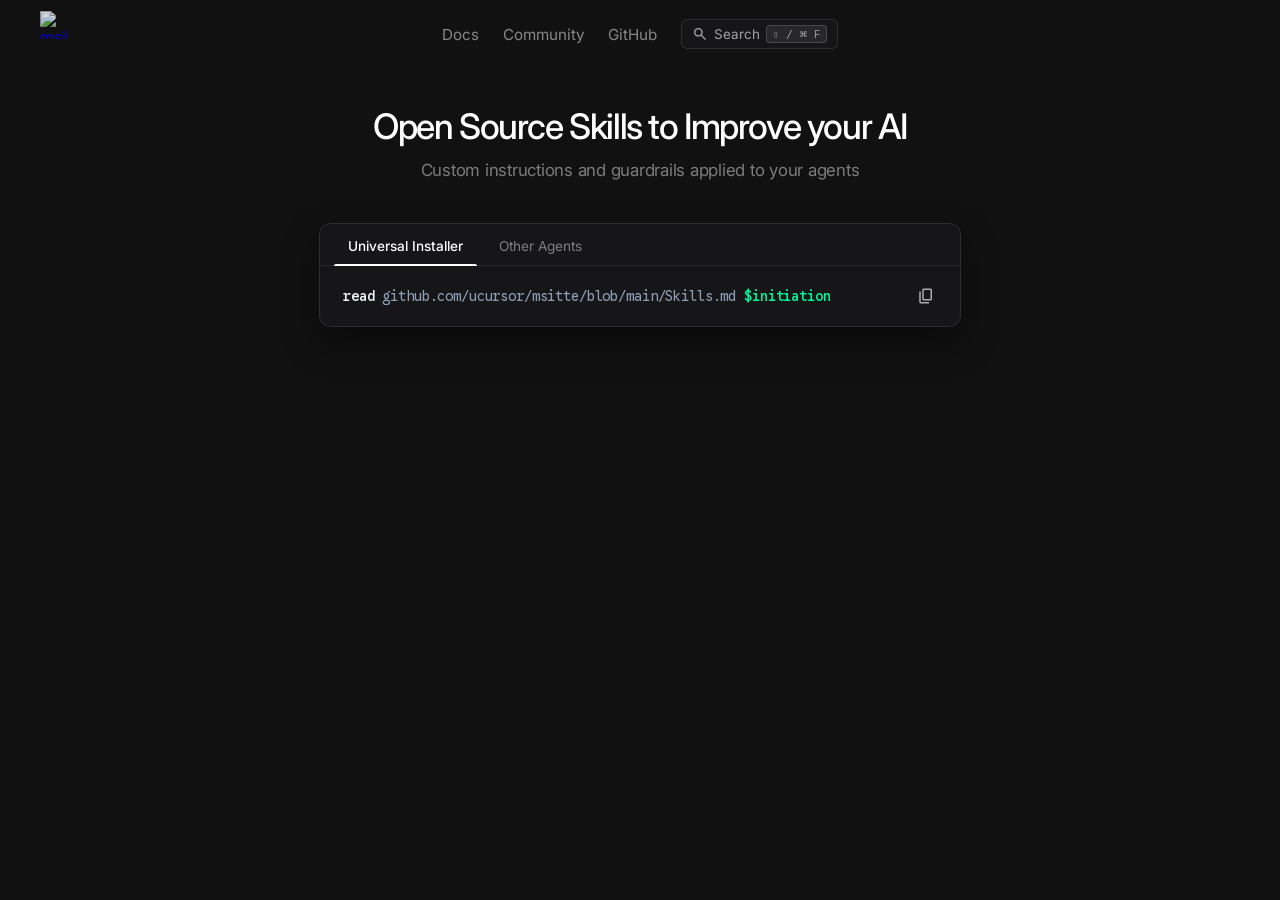
==== index.html @ 5cec5549 "Update index.html" ====
<!DOCTYPE html>
<html lang="en">
<head>
    <meta charset="UTF-8">
    <meta name="viewport" content="width=device-width, initial-scale=1.0">
    <title>msitte / laucn - Open Source Skills & Guardrails for AI Agents</title>

    <meta name="description" content="msitte / laucn: Open-source skills, custom instructions, and behavioral guardrails for AI coding agents. Universal installer for Cursor, Claude Code, Copilot, and custom LLMs.">
    <meta name="keywords" content="msitte, laucn, AI skills, AI guardrails, custom instructions, Cursor rules, Claude Code, Copilot, prompt engineering, agent initiation, AI code quality, negative prompts">
    <meta name="author" content="msitte">
    <meta name="robots" content="index, follow">
    <meta name="theme-color" content="#111112">
    <link rel="canonical" href="https://msitte.pages.dev">

    <meta property="og:type" content="website">
    <meta property="og:url" content="https://msitte.pages.dev">
    <meta property="og:title" content="msitte / laucn - Open Source Skills & Guardrails for AI Agents">
    <meta property="og:description" content="Open-source skills, custom instructions, and behavioral guardrails applied to your AI coding agents.">
    <meta property="og:image" content="images/m.png">
    <meta property="og:site_name" content="msitte">

    <meta name="twitter:card" content="summary_large_image">
    <meta name="twitter:url" content="https://msitte.pages.dev">
    <meta name="twitter:title" content="msitte / laucn - Open Source Skills & Guardrails for AI Agents">
    <meta name="twitter:description" content="Open-source skills, custom instructions, and behavioral guardrails applied to your AI coding agents.">
    <meta name="twitter:image" content="images/m.png">
    <meta name="google-site-verification" content="YGaWrVPN2X3MAI_VZjo6v-CvhmMaHAQGq6KGOUy_VcM" />
    <script type="application/ld+json">
    {
      "@context": "https://schema.org",
      "@graph": [
        {
          "@type": "Organization",
          "@id": "https://msitte.pages.dev#organization",
          "name": "msitte",
          "url": "https://msitte.pages.dev",
          "logo": "images/m.png"
        },
        {
          "@type": "SoftwareApplication",
          "@id": "https://msitte.pages.dev#software",
          "name": "laucn",
          "applicationCategory": "DeveloperApplication",
          "operatingSystem": "All",
          "description": "Open-source skills, custom instructions, and guardrails for AI coding agents.",
          "offers": {
            "@type": "Offer",
            "price": "0",
            "priceCurrency": "USD"
          },
          "publisher": {
            "@id": "https://msitte.pages.dev#organization"
          }
        },
        {
          "@type": "WebSite",
          "@id": "https://msitte.pages.dev#website",
          "name": "msitte / laucn",
          "url": "https://msitte.pages.dev",
          "description": "Open Source Skills to Improve your AI Agents"
        }
      ]
    }
    </script>

    <link href="style.css" rel="stylesheet">
    <link rel="preconnect" href="https://fonts.googleapis.com">
    <link rel="preconnect" href="https://fonts.gstatic.com" crossorigin>
    <link href="https://fonts.googleapis.com/css2?family=Inter:ital,opsz,wght@0,14..32,100..900;1,14..32,100..900&display=swap" rel="stylesheet">
    <link href="https://fonts.googleapis.com/css2?family=Google+Sans+Code:ital,wght,MONO@0,300..800,1;1,300..800,1&family=Inter:ital,opsz,wght@0,14..32,100..900;1,14..32,100..900&family=Open+Sans:ital,wght@0,300..800;1,300..800&display=swap" rel="stylesheet">
    <link rel="stylesheet" href="https://fonts.googleapis.com/css2?family=Material+Symbols+Outlined:opsz,wght,FILL,GRAD@20..48,100..700,0..1,-50..200" />
</head>
<body>
    <div class="navbar">
        <a href="https://github.com/ucursor/msitte" class="companyLogoLink" title="msitte" aria-label="msitte" target="_blank" rel="noopener noreferrer">
            <img src="images/m.png" alt="msitte" class="companyLogoImg">
        </a>
        <div class="midNav">
            <a class="navLink" href="developers/docs/introduction.html">Docs</a>
            <a class="navLink" href="https://discord.gg/5KctFJj9Qk" target="_blank" rel="noopener noreferrer">Community</a>
            <a class="navLink" href="https://github.com/ucursor/msitte" target="_blank" rel="noopener noreferrer">GitHub</a>
            <button type="button" class="navSearchBtn" id="searchTriggerBtn" aria-label="Search website and docs">
                <span class="material-symbols-outlined">search</span>
                <span class="navSearchLabel">Search</span>
                <kbd>⇧ / ⌘ F</kbd>
            </button>
        </div>
    </div>

    <main class="mainContent">
        <h1 id="heroMain">Open Source Skills to Improve your AI</h1>
        <h2 id="heroSecondary">Custom instructions and guardrails applied to your agents</h2>

        <div class="installComponent">
            <div class="install-card" role="region" aria-label="Installation commands">
                <div class="install-header">
                    <div class="install-tabs" role="tablist" aria-label="Installation options">
                        <button class="install-tab-btn active" role="tab" id="tab-universal" aria-selected="true" aria-controls="panel-universal" data-tab="universal">Universal Installer</button>
                        <button class="install-tab-btn" role="tab" id="tab-agents" aria-selected="false" aria-controls="panel-agents" data-tab="agents">Other Agents</button>
                        <span class="tab-indicator" aria-hidden="true"></span>
                    </div>
                </div>

                <div class="install-body">
                    <div class="snippet-panel active" id="panel-universal" role="tabpanel" aria-labelledby="tab-universal" data-panel="universal">
                        <div class="snippet-row" tabindex="0" role="button" aria-label="Copy Universal Installer command" data-copy-text="read github.com/ucursor/msitte/blob/main/Skills.md $initiation">
                            <code class="code-text">
                                <span class="token-cmd">read</span>
                                <span class="token-url">github.com/ucursor/msitte/blob/main/Skills.md</span>
                                <span class="token-param">$initiation</span>
                            </code>
                            <div class="copy-action">
                                <span class="copy-feedback" aria-hidden="true">Copied!</span>
                                <span class="copy-icon-btn" aria-hidden="true">
                                    <span class="material-symbols-outlined icon-copy">content_copy</span>
                                    <span class="material-symbols-outlined icon-check">check</span>
                                </span>
                            </div>
                        </div>
                    </div>

                    <div class="snippet-panel" id="panel-agents" role="tabpanel" aria-labelledby="tab-agents" data-panel="agents">
                        <div class="snippet-row" tabindex="0" role="button" aria-label="Copy Other Agents command" data-copy-text="msitte.pages.dev/skills">
                            <code class="code-text">
                                <span class="token-url">msitte.pages.dev/skills</span>
                            </code>
                            <div class="copy-action">
                                <span class="copy-feedback" aria-hidden="true">Copied!</span>
                                <span class="copy-icon-btn" aria-hidden="true">
                                    <span class="material-symbols-outlined icon-copy">content_copy</span>
                                    <span class="material-symbols-outlined icon-check">check</span>
                                </span>
                            </div>
                        </div>
                    </div>
                </div>
            </div>
        </div>
    </main>

    <div id="searchModal" class="search-modal-backdrop" aria-hidden="true" role="dialog" aria-modal="true" aria-label="Search msitte and laucn">
        <div class="search-modal-panel">
            <div class="search-input-wrapper">
                <span class="material-symbols-outlined search-input-icon">search</span>
                <input type="text" id="siteSearchInput" class="search-input" placeholder="Search skills, guardrails, docs, installer..." autocomplete="off" spellcheck="false">
                <button type="button" class="search-close-btn" id="searchCloseBtn" aria-label="Close search">
                    <span class="material-symbols-outlined">close</span>
                </button>
            </div>
            <div class="search-results-list" id="searchResultsList" role="listbox">
            </div>
            <div class="search-modal-footer">
                <span><kbd>↑</kbd> <kbd>↓</kbd> to navigate</span>
                <span><kbd>Enter</kbd> to select</span>
                <span><kbd>Esc</kbd> to close</span>
            </div>
        </div>
    </div>

    <script src="script.js"></script>
</body>
</html>
---- style.css ----
html {
    background-color: #111112;
    font-family: 'Inter', sans-serif;
    color: #f1f5f9;
    scroll-behavior: smooth;
}
body {
    margin: 0;
    padding: 0;
    min-height: 100vh;
    background-color: #111112;
}

.material-symbols-outlined {
    font-family: 'Material Symbols Outlined';
    font-weight: normal;
    font-style: normal;
    font-size: 20px;
    line-height: 1;
    letter-spacing: normal;
    text-transform: none;
    display: inline-flex;
    align-items: center;
    justify-content: center;
    white-space: nowrap;
    word-wrap: normal;
    direction: ltr;
    -webkit-font-smoothing: antialiased;
    font-variation-settings: 'FILL' 0, 'wght' 400, 'GRAD' 0, 'opsz' 24;
    user-select: none;
    vertical-align: middle;
}

.navbar {
    position: relative;
    display: flex;
    justify-content: center;
    align-items: center;
    width: 100%;
    padding: 1.2em 2.5em 0 2.5em;
    box-sizing: border-box;
}
.midNav {
    display: flex;
    justify-content: center;
    align-items: center;
    gap: 1.5em;
    font-weight: 400;
}
.companyLogoLink {
    position: absolute;
    left: 2.5em;
    top: 50%;
    transform: translateY(-50%);
    display: flex;
    align-items: center;
    text-decoration: none;
    opacity: 0.85;
    transition: opacity 0.2s ease, transform 0.2s ease;
}
.companyLogoLink:hover {
    opacity: 1;
    transform: translateY(-50%) scale(1.08);
}
.companyLogoImg {
    width: 28px;
    height: 28px;
    object-fit: contain;
    display: block;
}
.navLink {
    text-decoration: none;
    color: rgba(255, 255, 255, 0.5);
    font-size: 0.95em;
    display: inline-block;
    transition: color 0.2s ease, transform 0.2s ease;
}
.navLink:hover {
    color: rgba(255, 255, 255, 0.95);
    transform: translateY(-1px);
}
.navLink:active {
    color: #fff;
}

.navSearchBtn {
    display: inline-flex;
    align-items: center;
    gap: 6px;
    background: #161619;
    border: 1px solid rgba(255, 255, 255, 0.1);
    color: rgba(255, 255, 255, 0.6);
    border-radius: 6px;
    padding: 5px 10px;
    font-family: inherit;
    font-size: 0.84rem;
    cursor: pointer;
    transition: border-color 0.15s ease, color 0.15s ease, background-color 0.15s ease;
}
.navSearchBtn:hover {
    background: #1c1c20;
    border-color: rgba(255, 255, 255, 0.2);
    color: #ffffff;
}
.navSearchBtn .material-symbols-outlined {
    font-size: 16px;
}
.navSearchBtn kbd {
    font-family: 'Google Sans Code', monospace;
    font-size: 0.7rem;
    background: rgba(255, 255, 255, 0.08);
    border: 1px solid rgba(255, 255, 255, 0.15);
    border-radius: 4px;
    padding: 1px 5px;
    color: rgba(255, 255, 255, 0.5);
}

.mainContent {
    display: flex;
    justify-content: center;
    align-items: center;
    flex-direction: column;
    padding: 0 1rem 4rem 1rem;
}

#heroMain {
    color: #ffffff;
    font-size: 2.2em;
    text-align: center;
    font-weight: 500;
    letter-spacing: -0.04em;
    margin: 3.5rem 0 0.4rem 0;
}

#heroSecondary {
    font-size: 1.05rem;
    color: rgba(255, 255, 255, 0.45);
    font-weight: 400;
    text-align: center;
    letter-spacing: -0.015em;
    margin: 0.4rem 0 2.2rem 0;
}

.installComponent {
    display: flex;
    justify-content: center;
    width: 100%;
    margin-top: 0.5rem;
    margin-bottom: 2rem;
}

.install-card {
    position: relative;
    width: 100%;
    max-width: 640px;
    background: #161619;
    border-radius: 12px;
    border: 1px solid rgba(255, 255, 255, 0.1);
    box-shadow: 0 16px 36px rgba(0, 0, 0, 0.45);
    overflow: hidden;
    transition: border-color 0.2s ease;
}

.install-card:hover {
    border-color: rgba(255, 255, 255, 0.16);
}

.install-header {
    display: flex;
    align-items: center;
    padding: 4px 14px 0 14px;
    border-bottom: 1px solid rgba(255, 255, 255, 0.08);
    background-color: #161619;
}

.install-tabs {
    display: flex;
    position: relative;
    gap: 8px;
}

.install-tab-btn {
    position: relative;
    background: none;
    border: none;
    padding: 10px 14px 11px 14px;
    font-family: 'Inter', sans-serif;
    font-size: 0.85rem;
    font-weight: 400;
    color: rgba(255, 255, 255, 0.45);
    cursor: pointer;
    transition: color 0.18s ease;
    user-select: none;
    outline: none;
}

.install-tab-btn:hover {
    color: rgba(255, 255, 255, 0.85);
}

.install-tab-btn.active {
    color: #ffffff;
    font-weight: 500;
}

.install-tab-btn:focus-visible {
    border-radius: 4px;
    box-shadow: 0 0 0 2px rgba(255, 255, 255, 0.2);
}

.tab-indicator {
    position: absolute;
    bottom: -1px;
    left: 0;
    height: 2px;
    background: #ffffff;
    border-radius: 2px 2px 0 0;
    pointer-events: none;
    transition: left 0.22s cubic-bezier(0.4, 0, 0.2, 1), width 0.22s cubic-bezier(0.4, 0, 0.2, 1);
}

.install-body {
    position: relative;
    padding: 8px;
    background: #161619;
}

.snippet-panel {
    display: none;
    opacity: 0;
    transition: opacity 0.18s ease;
}

.snippet-panel.active {
    display: block;
    opacity: 1;
}

.snippet-row {
    display: flex;
    align-items: center;
    justify-content: space-between;
    gap: 16px;
    padding: 10px 14px;
    border-radius: 8px;
    background-color: transparent;
    border: 1px solid transparent;
    cursor: pointer;
    transition: background-color 0.15s ease, border-color 0.15s ease, transform 0.1s ease;
    user-select: none;
    outline: none;
}

.snippet-row:hover {
    background-color: rgba(255, 255, 255, 0.08);
    border-color: rgba(255, 255, 255, 0.12);
}

.snippet-row:active {
    background-color: rgba(255, 255, 255, 0.12);
    transform: scale(0.997);
}

.snippet-row:focus-visible {
    background-color: rgba(255, 255, 255, 0.08);
    border-color: rgba(255, 255, 255, 0.3);
}

.code-text {
    font-family: 'Google Sans Code', ui-monospace, monospace;
    font-size: 0.88rem;
    letter-spacing: -0.01em;
    display: flex;
    align-items: center;
    gap: 8px;
    white-space: nowrap;
    overflow-x: auto;
    scrollbar-width: none;
}

.code-text::-webkit-scrollbar {
    display: none;
}

.token-cmd {
    color: #f1f5f9;
    font-weight: 500;
}

.token-url {
    color: #8ea0b8;
}

.token-param {
    color: #00f59b;
    font-weight: 500;
}

.copy-action {
    display: flex;
    align-items: center;
    gap: 8px;
    flex-shrink: 0;
    position: relative;
}

.copy-feedback {
    opacity: 0;
    transform: translateX(4px);
    transition: opacity 0.2s ease, transform 0.2s ease;
    font-size: 0.75rem;
    font-family: 'Inter', sans-serif;
    font-weight: 500;
    color: #00f59b;
    pointer-events: none;
}

.snippet-row.copied .copy-feedback {
    opacity: 1;
    transform: translateX(0);
}

.copy-icon-btn {
    display: inline-flex;
    align-items: center;
    justify-content: center;
    width: 22px;
    height: 22px;
    color: rgba(255, 255, 255, 0.65);
    transition: color 0.15s ease;
}

.copy-icon-btn .material-symbols-outlined {
    font-size: 18px;
}

.snippet-row:hover .copy-icon-btn {
    color: #ffffff;
}

.copy-icon-btn .icon-check {
    display: none;
    color: #00f59b;
}

.snippet-row.copied .copy-icon-btn .icon-copy {
    display: none;
}

.snippet-row.copied .copy-icon-btn .icon-check {
    display: inline-flex;
    animation: checkPop 0.22s ease-out;
}

@keyframes checkPop {
    0% {
        transform: scale(0.6);
        opacity: 0;
    }
    60% {
        transform: scale(1.15);
        opacity: 1;
    }
    100% {
        transform: scale(1);
        opacity: 1;
    }
}

.search-result-url {
    font-family: 'Google Sans Code', monospace;
    font-size: 0.74rem;
    color: #00f59b;
    margin-top: 3px;
    letter-spacing: -0.01em;
}

.search-modal-backdrop {
    display: none;
    position: fixed;
    top: 0;
    left: 0;
    width: 100vw;
    height: 100vh;
    background: rgba(0, 0, 0, 0.75);
    backdrop-filter: blur(4px);
    z-index: 1000;
    align-items: flex-start;
    justify-content: center;
    padding-top: 12vh;
    box-sizing: border-box;
}

.search-modal-backdrop.open {
    display: flex;
}

.search-modal-panel {
    background: #161619;
    border: 1px solid rgba(255, 255, 255, 0.14);
    border-radius: 12px;
    width: 100%;
    max-width: 560px;
    box-shadow: 0 24px 60px rgba(0, 0, 0, 0.6);
    overflow: hidden;
    animation: modalSlideIn 0.18s ease-out;
}

@keyframes modalSlideIn {
    from {
        opacity: 0;
        transform: translateY(-10px) scale(0.98);
    }
    to {
        opacity: 1;
        transform: translateY(0) scale(1);
    }
}

.search-input-wrapper {
    display: flex;
    align-items: center;
    gap: 12px;
    padding: 14px 18px;
    border-bottom: 1px solid rgba(255, 255, 255, 0.08);
}

.search-input-icon {
    color: rgba(255, 255, 255, 0.45);
    font-size: 20px;
}

.search-input {
    flex: 1;
    background: transparent;
    border: none;
    color: #ffffff;
    font-family: inherit;
    font-size: 1rem;
    outline: none;
}

.search-input::placeholder {
    color: rgba(255, 255, 255, 0.4);
}

.search-close-btn {
    background: transparent;
    border: none;
    color: rgba(255, 255, 255, 0.45);
    cursor: pointer;
    display: flex;
    align-items: center;
    justify-content: center;
    padding: 4px;
    border-radius: 4px;
    transition: color 0.15s ease;
}

.search-close-btn:hover {
    color: #ffffff;
}

.search-results-list {
    max-height: 340px;
    overflow-y: auto;
    padding: 8px;
    display: flex;
    flex-direction: column;
    gap: 4px;
}

.search-result-item {
    display: flex;
    align-items: center;
    justify-content: space-between;
    padding: 10px 14px;
    border-radius: 8px;
    text-decoration: none;
    color: #ffffff;
    transition: background-color 0.12s ease;
    cursor: pointer;
}

.search-result-item:hover,
.search-result-item.selected {
    background-color: rgba(255, 255, 255, 0.08);
}

.search-result-info {
    display: flex;
    align-items: center;
    gap: 12px;
}

.search-result-icon {
    color: #00f59b;
    font-size: 18px;
}

.search-result-title {
    font-size: 0.92rem;
    font-weight: 500;
}

.search-result-desc {
    font-size: 0.78rem;
    color: rgba(255, 255, 255, 0.5);
    margin-top: 2px;
}

.search-modal-footer {
    padding: 10px 18px;
    border-top: 1px solid rgba(255, 255, 255, 0.06);
    display: flex;
    align-items: center;
    gap: 16px;
    font-size: 0.75rem;
    color: rgba(255, 255, 255, 0.4);
}

.search-modal-footer kbd {
    font-family: 'Google Sans Code', monospace;
    background: rgba(255, 255, 255, 0.06);
    border: 1px solid rgba(255, 255, 255, 0.12);
    border-radius: 3px;
    padding: 1px 4px;
    color: rgba(255, 255, 255, 0.6);
}

@media (max-width: 820px) {
    .midNav {
        gap: 1em;
    }
    .navSearchBtn .navSearchLabel,
    .navSearchBtn kbd {
        display: none;
    }
    .companyLogoLink {
        position: static;
        transform: none;
    }
    .navbar {
        justify-content: space-between;
        padding: 1.2em 1.5em 0 1.5em;
    }
}
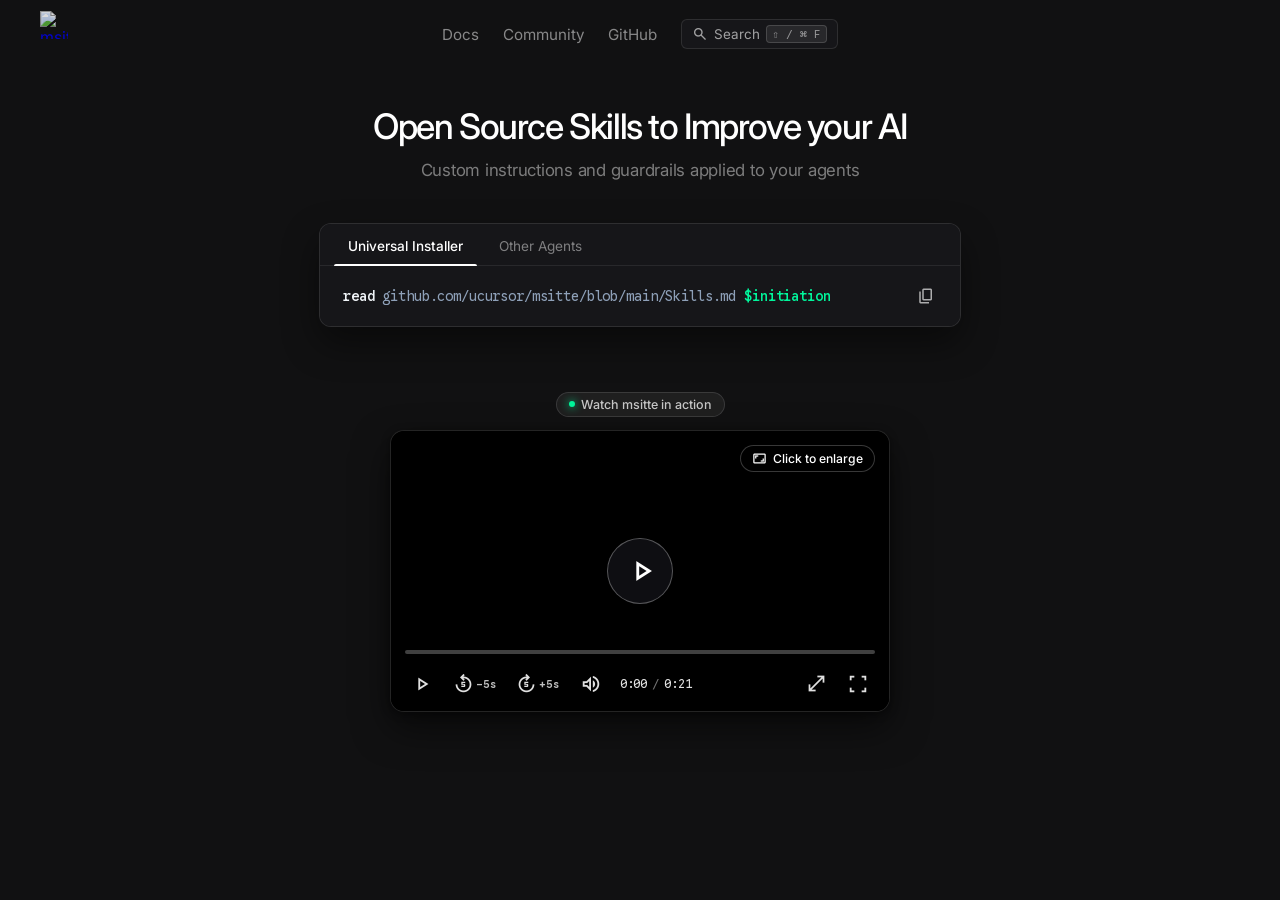
==== commit 7eb0983b: "Add animated video player with 5s skip and scrub timeline for main page and /beta" ====
--- a/index.html
+++ b/index.html
@@ -3,6 +3,7 @@
 <head>
     <meta charset="UTF-8">
     <meta name="viewport" content="width=device-width, initial-scale=1.0">
+    <meta name="google-site-verification" content="6WulHoc9V4trfp32jDfzs3nvlMuofuLiTTF7Wza4S6E">
     <title>msitte / laucn - Open Source Skills & Guardrails for AI Agents</title>
 
     <meta name="description" content="msitte / laucn: Open-source skills, custom instructions, and behavioral guardrails for AI coding agents. Universal installer for Cursor, Claude Code, Copilot, and custom LLMs.">
@@ -64,6 +65,7 @@
     </script>
 
     <link href="style.css" rel="stylesheet">
+    <link href="video-player.css" rel="stylesheet">
     <link rel="preconnect" href="https://fonts.googleapis.com">
     <link rel="preconnect" href="https://fonts.gstatic.com" crossorigin>
     <link href="https://fonts.googleapis.com/css2?family=Inter:ital,opsz,wght@0,14..32,100..900;1,14..32,100..900&display=swap" rel="stylesheet">
@@ -136,6 +138,98 @@
                 </div>
             </div>
         </div>
+
+        <div class="msitte-player-wrapper">
+            <div class="video-showcase-header">
+                <span class="video-showcase-badge">
+                    <span class="badge-dot"></span>
+                    Watch msitte in action
+                </span>
+            </div>
+            <div class="msitte-player-container is-small" tabindex="0" role="region" aria-label="msitte Demo Video Player">
+                <video class="msitte-video-element" playsinline preload="metadata">
+                    <source src="mainvideo.mp4" type="video/mp4">
+                    Your browser does not support HTML5 video.
+                </video>
+
+                <!-- Double Click / Tap Skip Ripples (YouTube style) -->
+                <div class="skip-feedback skip-feedback-left" aria-hidden="true">
+                    <div class="skip-ripple">
+                        <span class="material-symbols-outlined skip-icon">replay_5</span>
+                        <span class="skip-text">-5s</span>
+                    </div>
+                </div>
+                <div class="skip-feedback skip-feedback-right" aria-hidden="true">
+                    <div class="skip-ripple">
+                        <span class="material-symbols-outlined skip-icon">forward_5</span>
+                        <span class="skip-text">+5s</span>
+                    </div>
+                </div>
+
+                <!-- Big Center Play Button Overlay -->
+                <button type="button" class="center-play-btn" aria-label="Play video">
+                    <span class="material-symbols-outlined">play_arrow</span>
+                </button>
+
+                <!-- Size Pill Indicator -->
+                <div class="player-size-pill" title="Click to enlarge or press T">
+                    <span class="material-symbols-outlined">aspect_ratio</span>
+                    <span>Click to enlarge</span>
+                </div>
+
+                <!-- Player Controls Overlay -->
+                <div class="player-controls">
+                    <!-- Timeline / Scrub bar -->
+                    <div class="timeline-container" role="slider" aria-label="Video Timeline" aria-valuemin="0" aria-valuemax="100" aria-valuenow="0">
+                        <div class="timeline-hover-time">0:00</div>
+                        <div class="timeline-track">
+                            <div class="timeline-buffer"></div>
+                            <div class="timeline-progress"></div>
+                            <div class="timeline-thumb"></div>
+                        </div>
+                    </div>
+
+                    <!-- Bottom Controls Bar -->
+                    <div class="controls-bar">
+                        <div class="controls-left">
+                            <button type="button" class="ctrl-btn play-pause-btn" aria-label="Play (Space)">
+                                <span class="material-symbols-outlined">play_arrow</span>
+                            </button>
+                            <button type="button" class="ctrl-btn skip-btn skip-back" aria-label="Rewind 5 seconds (Left Arrow)" title="Rewind 5s">
+                                <span class="material-symbols-outlined">replay_5</span>
+                                <span class="btn-badge">-5s</span>
+                            </button>
+                            <button type="button" class="ctrl-btn skip-btn skip-fwd" aria-label="Forward 5 seconds (Right Arrow)" title="Forward 5s">
+                                <span class="material-symbols-outlined">forward_5</span>
+                                <span class="btn-badge">+5s</span>
+                            </button>
+                            <div class="volume-container">
+                                <button type="button" class="ctrl-btn volume-btn" aria-label="Mute (M)">
+                                    <span class="material-symbols-outlined">volume_up</span>
+                                </button>
+                                <div class="volume-slider-wrap">
+                                    <input type="range" class="volume-slider" min="0" max="1" step="0.05" value="1" aria-label="Volume">
+                                </div>
+                            </div>
+                            <div class="time-display">
+                                <span class="current-time">0:00</span>
+                                <span class="time-separator">/</span>
+                                <span class="duration-time">0:21</span>
+                            </div>
+                        </div>
+
+                        <div class="controls-right">
+                            <button type="button" class="ctrl-btn size-toggle-btn" aria-label="Enlarge video (T)" title="Toggle size (T)">
+                                <span class="material-symbols-outlined">open_in_full</span>
+                            </button>
+                            <button type="button" class="ctrl-btn fullscreen-btn" aria-label="Fullscreen (F)" title="Fullscreen (F)">
+                                <span class="material-symbols-outlined">fullscreen</span>
+                            </button>
+                        </div>
+                    </div>
+                </div>
+            </div>
+        </div>
     </main>
 
     <div id="searchModal" class="search-modal-backdrop" aria-hidden="true" role="dialog" aria-modal="true" aria-label="Search msitte and laucn">
@@ -158,5 +252,6 @@
     </div>
 
     <script src="script.js"></script>
+    <script src="video-player.js"></script>
 </body>
 </html>
--- a/video-player.css
+++ b/video-player.css
@@ -0,0 +1,642 @@
+/* ==========================================================================
+   msitte Custom Video Player - Smooth Sizing Animation & YouTube-Style Controls
+   ========================================================================== */
+
+.msitte-player-wrapper {
+    width: 100%;
+    display: flex;
+    flex-direction: column;
+    align-items: center;
+    justify-content: center;
+    margin: 2rem auto 3rem auto;
+    box-sizing: border-box;
+    position: relative;
+    padding: 0 1rem;
+}
+
+/* Container for the video player */
+.msitte-player-container {
+    position: relative;
+    width: 100%;
+    /* Small initial size */
+    max-width: 500px;
+    aspect-ratio: 16 / 9;
+    background: #000000;
+    border-radius: 14px;
+    border: 1px solid rgba(255, 255, 255, 0.14);
+    box-shadow: 0 16px 36px rgba(0, 0, 0, 0.5), 0 2px 8px rgba(0, 0, 0, 0.4);
+    overflow: hidden;
+    user-select: none;
+    outline: none;
+    cursor: pointer;
+    box-sizing: border-box;
+    /* Smooth physical animation when sizing changes */
+    transition: max-width 0.52s cubic-bezier(0.16, 1, 0.3, 1),
+                box-shadow 0.52s cubic-bezier(0.16, 1, 0.3, 1),
+                transform 0.4s cubic-bezier(0.16, 1, 0.3, 1),
+                border-color 0.3s ease;
+}
+
+/* Hover effect on small player */
+.msitte-player-container.is-small:hover {
+    border-color: rgba(255, 255, 255, 0.3);
+    transform: translateY(-2px);
+    box-shadow: 0 22px 46px rgba(0, 0, 0, 0.65), 0 0 25px rgba(255, 255, 255, 0.08);
+}
+
+/* Expanded (Bigger) State */
+.msitte-player-container.is-expanded {
+    max-width: 880px;
+    border-color: rgba(255, 255, 255, 0.22);
+    box-shadow: 0 28px 70px rgba(0, 0, 0, 0.75), 0 0 50px rgba(0, 0, 0, 0.5);
+    transform: translateY(0);
+}
+
+/* Video element */
+.msitte-video-element {
+    width: 100%;
+    height: 100%;
+    display: block;
+    object-fit: contain;
+    background-color: #000000;
+    border-radius: 13px;
+    pointer-events: auto;
+}
+
+/* Center Big Play Button Overlay */
+.center-play-btn {
+    position: absolute;
+    top: 50%;
+    left: 50%;
+    transform: translate(-50%, -50%) scale(1);
+    width: 66px;
+    height: 66px;
+    border-radius: 50%;
+    background: rgba(18, 18, 22, 0.82);
+    border: 1px solid rgba(255, 255, 255, 0.3);
+    backdrop-filter: blur(8px);
+    -webkit-backdrop-filter: blur(8px);
+    color: #ffffff;
+    display: flex;
+    align-items: center;
+    justify-content: center;
+    cursor: pointer;
+    z-index: 15;
+    transition: transform 0.22s cubic-bezier(0.16, 1, 0.3, 1),
+                background 0.2s ease,
+                border-color 0.2s ease,
+                opacity 0.25s ease;
+    box-shadow: 0 8px 24px rgba(0, 0, 0, 0.55);
+}
+
+.center-play-btn:hover {
+    transform: translate(-50%, -50%) scale(1.12);
+    background: rgba(255, 0, 51, 0.9);
+    border-color: rgba(255, 255, 255, 0.6);
+    box-shadow: 0 12px 30px rgba(255, 0, 51, 0.45);
+}
+
+.center-play-btn .material-symbols-outlined {
+    font-size: 34px;
+    margin-left: 3px; /* visual center for triangle */
+}
+
+/* Hide center play button when playing */
+.msitte-player-container.is-playing .center-play-btn {
+    opacity: 0;
+    pointer-events: none;
+    transform: translate(-50%, -50%) scale(0.85);
+}
+
+/* Floating Size Badge / Pill (Visible in small mode) */
+.player-size-pill {
+    position: absolute;
+    top: 14px;
+    right: 14px;
+    background: rgba(0, 0, 0, 0.72);
+    border: 1px solid rgba(255, 255, 255, 0.22);
+    backdrop-filter: blur(6px);
+    -webkit-backdrop-filter: blur(6px);
+    color: #ffffff;
+    font-family: 'Inter', sans-serif;
+    font-size: 0.76rem;
+    font-weight: 500;
+    padding: 5px 11px;
+    border-radius: 20px;
+    display: inline-flex;
+    align-items: center;
+    gap: 6px;
+    z-index: 16;
+    pointer-events: auto;
+    cursor: pointer;
+    transition: opacity 0.3s ease, transform 0.2s ease, background 0.2s ease, border-color 0.2s ease;
+}
+
+.player-size-pill:hover {
+    background: rgba(255, 255, 255, 0.2);
+    border-color: rgba(255, 255, 255, 0.45);
+    transform: scale(1.05);
+}
+
+.player-size-pill .material-symbols-outlined {
+    font-size: 15px;
+}
+
+.msitte-player-container.is-expanded .player-size-pill,
+.msitte-player-container.is-playing .player-size-pill {
+    opacity: 0;
+    transform: translateY(-4px);
+    pointer-events: none;
+}
+
+/* Double Click / Tap Skip Feedback Ripples (YouTube style) */
+.skip-feedback {
+    position: absolute;
+    top: 0;
+    bottom: 50px;
+    width: 42%;
+    display: flex;
+    align-items: center;
+    justify-content: center;
+    z-index: 14;
+    pointer-events: none;
+    opacity: 0;
+    transition: opacity 0.25s ease;
+}
+
+.skip-feedback-left {
+    left: 0;
+    border-radius: 14px 0 0 0;
+}
+
+.skip-feedback-right {
+    right: 0;
+    border-radius: 0 14px 0 0;
+}
+
+.skip-ripple {
+    background: rgba(255, 255, 255, 0.18);
+    backdrop-filter: blur(4px);
+    -webkit-backdrop-filter: blur(4px);
+    border-radius: 50px;
+    padding: 12px 18px;
+    display: flex;
+    flex-direction: column;
+    align-items: center;
+    justify-content: center;
+    gap: 4px;
+    color: #ffffff;
+    transform: scale(0.7);
+    transition: transform 0.3s cubic-bezier(0.16, 1, 0.3, 1);
+    box-shadow: 0 4px 16px rgba(0, 0, 0, 0.4);
+}
+
+.skip-ripple .skip-icon {
+    font-size: 28px;
+}
+
+.skip-ripple .skip-text {
+    font-family: 'Google Sans Code', monospace;
+    font-size: 0.82rem;
+    font-weight: 600;
+    letter-spacing: -0.01em;
+}
+
+.skip-feedback.active {
+    opacity: 1;
+}
+
+.skip-feedback.active .skip-ripple {
+    transform: scale(1);
+    animation: skipPulse 0.5s ease-out;
+}
+
+@keyframes skipPulse {
+    0% {
+        transform: scale(0.8);
+        opacity: 0.6;
+    }
+    50% {
+        transform: scale(1.08);
+        opacity: 1;
+    }
+    100% {
+        transform: scale(1);
+        opacity: 1;
+    }
+}
+
+/* Controls Overlay */
+.player-controls {
+    position: absolute;
+    bottom: 0;
+    left: 0;
+    right: 0;
+    background: linear-gradient(to top, rgba(0, 0, 0, 0.88) 0%, rgba(0, 0, 0, 0.5) 60%, transparent 100%);
+    padding: 0 14px 10px 14px;
+    z-index: 20;
+    display: flex;
+    flex-direction: column;
+    gap: 6px;
+    opacity: 1;
+    transition: opacity 0.28s ease, transform 0.28s ease;
+    cursor: default;
+}
+
+/* Autohide controls when playing and idle */
+.msitte-player-container.is-idle.is-playing .player-controls {
+    opacity: 0;
+    pointer-events: none;
+    transform: translateY(6px);
+}
+
+.msitte-player-container.is-idle.is-playing {
+    cursor: none;
+}
+
+/* Timeline Container */
+.timeline-container {
+    position: relative;
+    width: 100%;
+    height: 18px;
+    display: flex;
+    align-items: center;
+    cursor: pointer;
+    touch-action: none;
+}
+
+.timeline-track {
+    position: relative;
+    width: 100%;
+    height: 4px;
+    background: rgba(255, 255, 255, 0.25);
+    border-radius: 4px;
+    transition: height 0.15s ease;
+    overflow: visible;
+}
+
+.timeline-container:hover .timeline-track,
+.timeline-container.is-dragging .timeline-track {
+    height: 7px;
+}
+
+/* Timeline Buffering */
+.timeline-buffer {
+    position: absolute;
+    top: 0;
+    left: 0;
+    height: 100%;
+    width: 0%;
+    background: rgba(255, 255, 255, 0.42);
+    border-radius: 4px;
+    pointer-events: none;
+    transition: width 0.2s ease;
+}
+
+/* Timeline Played Progress (YouTube Red) */
+.timeline-progress {
+    position: absolute;
+    top: 0;
+    left: 0;
+    height: 100%;
+    width: 0%;
+    background: #ff0033;
+    border-radius: 4px;
+    pointer-events: none;
+}
+
+/* Scrubber Thumb */
+.timeline-thumb {
+    position: absolute;
+    top: 50%;
+    left: 0%;
+    width: 13px;
+    height: 13px;
+    background: #ff0033;
+    border-radius: 50%;
+    transform: translate(-50%, -50%) scale(0);
+    box-shadow: 0 0 6px rgba(0, 0, 0, 0.5);
+    pointer-events: none;
+    transition: transform 0.15s ease;
+}
+
+.timeline-container:hover .timeline-thumb,
+.timeline-container.is-dragging .timeline-thumb {
+    transform: translate(-50%, -50%) scale(1);
+}
+
+/* Hover Time Tooltip */
+.timeline-hover-time {
+    position: absolute;
+    bottom: 24px;
+    left: 0;
+    transform: translateX(-50%);
+    background: rgba(18, 18, 22, 0.94);
+    border: 1px solid rgba(255, 255, 255, 0.25);
+    color: #ffffff;
+    font-family: 'Google Sans Code', monospace;
+    font-size: 0.73rem;
+    font-weight: 500;
+    padding: 3px 7px;
+    border-radius: 4px;
+    pointer-events: none;
+    opacity: 0;
+    white-space: nowrap;
+    transition: opacity 0.15s ease;
+    box-shadow: 0 4px 10px rgba(0, 0, 0, 0.5);
+    z-index: 25;
+}
+
+.timeline-container:hover .timeline-hover-time {
+    opacity: 1;
+}
+
+/* Bottom Controls Bar */
+.controls-bar {
+    display: flex;
+    align-items: center;
+    justify-content: space-between;
+    width: 100%;
+    gap: 12px;
+}
+
+.controls-left,
+.controls-right {
+    display: flex;
+    align-items: center;
+    gap: 8px;
+}
+
+/* Control Buttons */
+.ctrl-btn {
+    background: transparent;
+    border: none;
+    color: rgba(255, 255, 255, 0.88);
+    display: inline-flex;
+    align-items: center;
+    justify-content: center;
+    padding: 6px;
+    border-radius: 6px;
+    cursor: pointer;
+    outline: none;
+    transition: color 0.15s ease, background-color 0.15s ease, transform 0.12s ease;
+    user-select: none;
+    position: relative;
+}
+
+.ctrl-btn:hover {
+    color: #ffffff;
+    background-color: rgba(255, 255, 255, 0.14);
+}
+
+.ctrl-btn:active {
+    transform: scale(0.94);
+}
+
+.ctrl-btn:focus-visible {
+    box-shadow: 0 0 0 2px rgba(255, 255, 255, 0.4);
+}
+
+.ctrl-btn .material-symbols-outlined {
+    font-size: 22px;
+}
+
+/* Skip 5s Buttons */
+.skip-btn {
+    padding: 4px 6px;
+    gap: 2px;
+}
+
+.skip-btn .material-symbols-outlined {
+    font-size: 21px;
+}
+
+.btn-badge {
+    font-family: 'Google Sans Code', monospace;
+    font-size: 0.68rem;
+    font-weight: 600;
+    letter-spacing: -0.02em;
+    opacity: 0.85;
+}
+
+/* Volume Slider */
+.volume-container {
+    display: flex;
+    align-items: center;
+    position: relative;
+}
+
+.volume-slider-wrap {
+    width: 0;
+    overflow: hidden;
+    transition: width 0.22s ease, margin-left 0.22s ease;
+    display: flex;
+    align-items: center;
+}
+
+.volume-container:hover .volume-slider-wrap,
+.volume-slider-wrap:focus-within {
+    width: 62px;
+    margin-left: 4px;
+}
+
+.volume-slider {
+    -webkit-appearance: none;
+    appearance: none;
+    width: 100%;
+    height: 4px;
+    background: rgba(255, 255, 255, 0.35);
+    border-radius: 4px;
+    outline: none;
+    cursor: pointer;
+}
+
+.volume-slider::-webkit-slider-thumb {
+    -webkit-appearance: none;
+    appearance: none;
+    width: 11px;
+    height: 11px;
+    background: #ffffff;
+    border-radius: 50%;
+    cursor: pointer;
+    box-shadow: 0 0 4px rgba(0, 0, 0, 0.5);
+}
+
+.volume-slider::-moz-range-thumb {
+    width: 11px;
+    height: 11px;
+    background: #ffffff;
+    border-radius: 50%;
+    cursor: pointer;
+    border: none;
+}
+
+/* Time Display */
+.time-display {
+    font-family: 'Google Sans Code', monospace;
+    font-size: 0.78rem;
+    color: rgba(255, 255, 255, 0.88);
+    display: flex;
+    align-items: center;
+    gap: 5px;
+    margin-left: 4px;
+    letter-spacing: -0.01em;
+    user-select: none;
+}
+
+.time-separator {
+    color: rgba(255, 255, 255, 0.45);
+}
+
+/* Size Animation Toggle Button (Small vs Large) */
+.size-toggle-btn .material-symbols-outlined {
+    font-size: 21px;
+    transition: transform 0.25s ease;
+}
+
+.size-toggle-btn:hover .material-symbols-outlined {
+    transform: scale(1.1);
+}
+
+/* Fullscreen Button */
+.fullscreen-btn .material-symbols-outlined {
+    font-size: 22px;
+}
+
+/* Header label above showcase in index.html */
+.video-showcase-header {
+    text-align: center;
+    margin-bottom: 0.85rem;
+}
+
+.video-showcase-badge {
+    display: inline-flex;
+    align-items: center;
+    gap: 6px;
+    background: rgba(255, 255, 255, 0.06);
+    border: 1px solid rgba(255, 255, 255, 0.12);
+    border-radius: 20px;
+    padding: 4px 12px;
+    font-size: 0.78rem;
+    color: rgba(255, 255, 255, 0.75);
+    font-family: 'Inter', sans-serif;
+    font-weight: 500;
+}
+
+.video-showcase-badge .badge-dot {
+    width: 6px;
+    height: 6px;
+    border-radius: 50%;
+    background: #00f59b;
+    box-shadow: 0 0 8px #00f59b;
+}
+
+/* Fullscreen Styling */
+.msitte-player-container:fullscreen {
+    max-width: 100% !important;
+    width: 100% !important;
+    height: 100% !important;
+    border-radius: 0;
+    border: none;
+}
+
+.msitte-player-container:-webkit-full-screen {
+    max-width: 100% !important;
+    width: 100% !important;
+    height: 100% !important;
+    border-radius: 0;
+    border: none;
+}
+
+/* Beta Page Theme Adjustments */
+body.beta-body .video-showcase-badge,
+.beta-page-wrapper .video-showcase-badge {
+    background: rgba(255, 255, 255, 0.16);
+    border-color: rgba(255, 255, 255, 0.28);
+    color: #ffffff;
+}
+
+body.beta-body .msitte-player-container,
+.beta-page-wrapper .msitte-player-container {
+    border-color: rgba(255, 255, 255, 0.28);
+    background: #111425;
+}
+
+body.beta-body .msitte-player-container:hover,
+.beta-page-wrapper .msitte-player-container:hover {
+    border-color: rgba(255, 255, 255, 0.5);
+}
+
+body.beta-body .msitte-player-container.is-expanded,
+.beta-page-wrapper .msitte-player-container.is-expanded {
+    border-color: rgba(255, 255, 255, 0.45);
+    box-shadow: 0 28px 70px rgba(0, 0, 0, 0.45), 0 0 40px rgba(255, 255, 255, 0.15);
+}
+
+/* Responsive adjustments */
+@media (max-width: 768px) {
+    .msitte-player-wrapper {
+        margin: 1.5rem auto 2.5rem auto;
+        padding: 0 0.5rem;
+    }
+
+    .msitte-player-container {
+        border-radius: 12px;
+    }
+
+    .msitte-player-container.is-expanded {
+        max-width: 100%;
+    }
+
+    .center-play-btn {
+        width: 54px;
+        height: 54px;
+    }
+
+    .center-play-btn .material-symbols-outlined {
+        font-size: 28px;
+    }
+
+    .player-controls {
+        padding: 0 10px 8px 10px;
+    }
+
+    .volume-slider-wrap {
+        display: none !important; /* Hide slider on mobile, tap to mute */
+    }
+
+    .btn-badge {
+        display: none;
+    }
+
+    .skip-btn {
+        padding: 4px;
+    }
+
+    .ctrl-btn {
+        padding: 4px;
+    }
+
+    .time-display {
+        font-size: 0.72rem;
+    }
+}
+
+@media (max-width: 480px) {
+    .player-size-pill {
+        display: none;
+    }
+
+    .controls-bar {
+        gap: 6px;
+    }
+
+    .ctrl-btn .material-symbols-outlined {
+        font-size: 19px;
+    }
+
+    .time-display {
+        font-size: 0.68rem;
+        margin-left: 2px;
+    }
+}
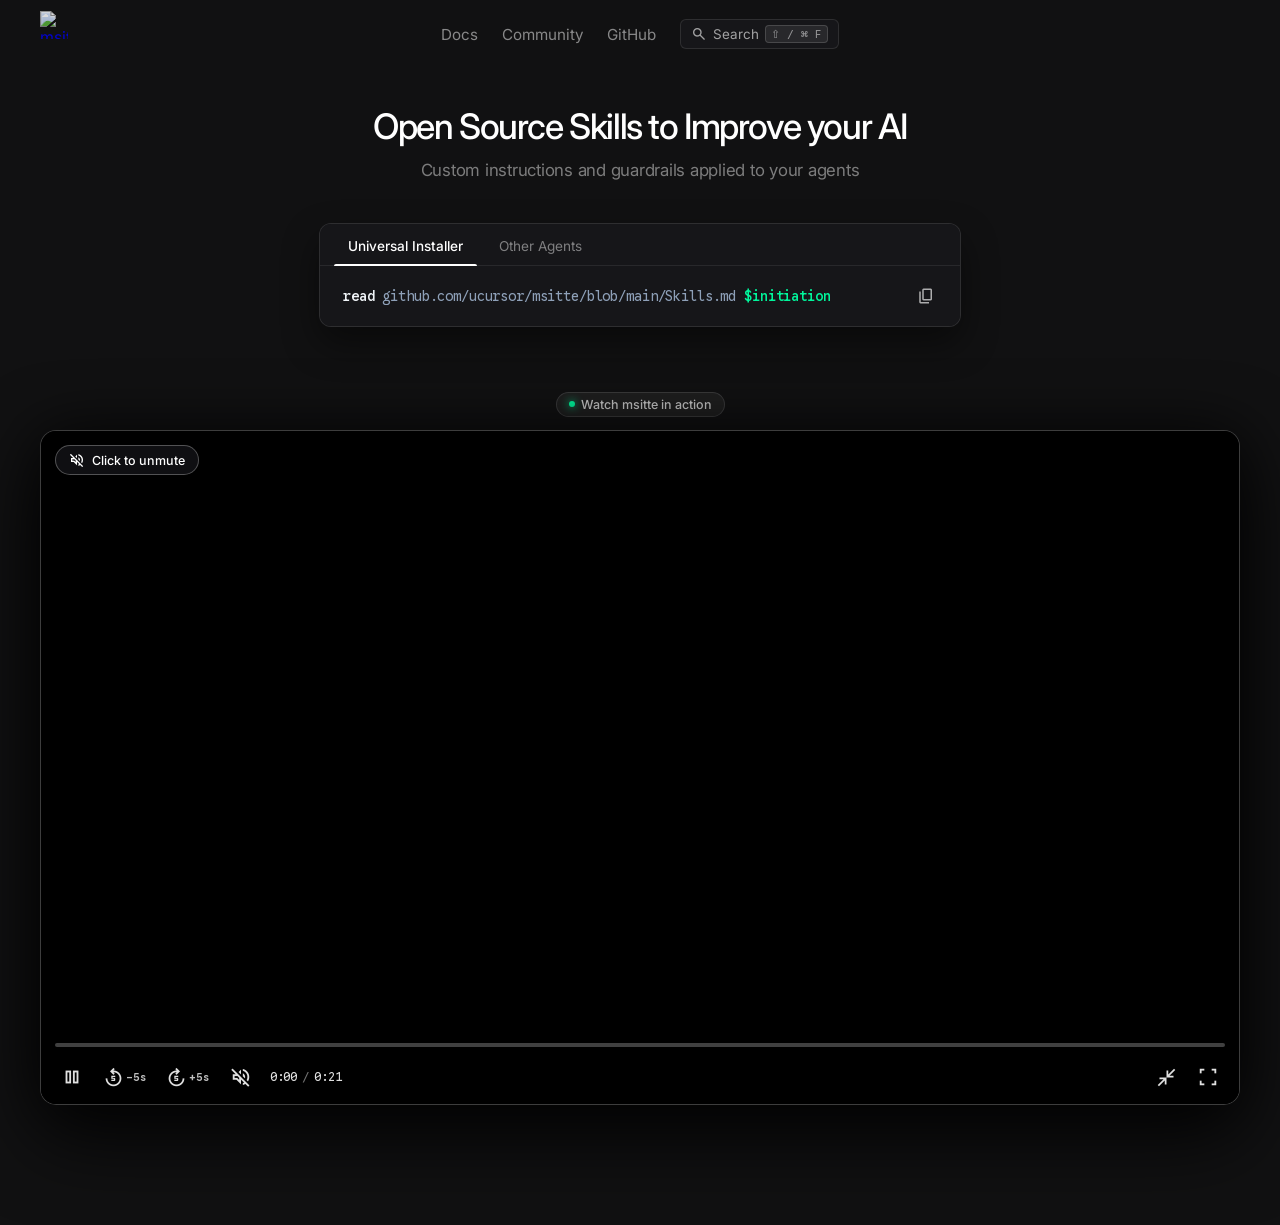
==== commit a871bcc7: "Enable autoplay, widen layout to 1200px screen-filling size, and add unmute toggle" ====
--- a/index.html
+++ b/index.html
@@ -146,11 +146,17 @@
                     Watch msitte in action
                 </span>
             </div>
-            <div class="msitte-player-container is-small" tabindex="0" role="region" aria-label="msitte Demo Video Player">
-                <video class="msitte-video-element" playsinline preload="metadata">
+            <div class="msitte-player-container is-expanded" tabindex="0" role="region" aria-label="msitte Demo Video Player">
+                <video class="msitte-video-element" autoplay muted playsinline loop preload="auto">
                     <source src="mainvideo.mp4" type="video/mp4">
                     Your browser does not support HTML5 video.
                 </video>
+
+                <!-- Click to Unmute Badge -->
+                <button type="button" class="unmute-badge" aria-label="Unmute audio" title="Click to unmute">
+                    <span class="material-symbols-outlined">volume_off</span>
+                    <span>Click to unmute</span>
+                </button>
 
                 <!-- Double Click / Tap Skip Ripples (YouTube style) -->
                 <div class="skip-feedback skip-feedback-left" aria-hidden="true">
@@ -172,9 +178,9 @@
                 </button>
 
                 <!-- Size Pill Indicator -->
-                <div class="player-size-pill" title="Click to enlarge or press T">
+                <div class="player-size-pill" title="Click to shrink or press T">
                     <span class="material-symbols-outlined">aspect_ratio</span>
-                    <span>Click to enlarge</span>
+                    <span>Compact mode</span>
                 </div>
 
                 <!-- Player Controls Overlay -->
--- a/video-player.css
+++ b/video-player.css
@@ -8,23 +8,25 @@
     flex-direction: column;
     align-items: center;
     justify-content: center;
-    margin: 2rem auto 3rem auto;
+    margin: 2rem auto 3.5rem auto;
     box-sizing: border-box;
     position: relative;
     padding: 0 1rem;
-}
-
-/* Container for the video player */
+    max-width: 100%;
+}
+
+/* Container for the video player - Big screen-filling by default */
 .msitte-player-container {
     position: relative;
     width: 100%;
-    /* Small initial size */
-    max-width: 500px;
+    /* Fits most of the screen */
+    max-width: min(94vw, 1200px);
     aspect-ratio: 16 / 9;
+    max-height: 82vh;
     background: #000000;
-    border-radius: 14px;
-    border: 1px solid rgba(255, 255, 255, 0.14);
-    box-shadow: 0 16px 36px rgba(0, 0, 0, 0.5), 0 2px 8px rgba(0, 0, 0, 0.4);
+    border-radius: 16px;
+    border: 1px solid rgba(255, 255, 255, 0.16);
+    box-shadow: 0 28px 70px rgba(0, 0, 0, 0.75), 0 0 50px rgba(0, 0, 0, 0.5);
     overflow: hidden;
     user-select: none;
     outline: none;
@@ -35,21 +37,37 @@
                 box-shadow 0.52s cubic-bezier(0.16, 1, 0.3, 1),
                 transform 0.4s cubic-bezier(0.16, 1, 0.3, 1),
                 border-color 0.3s ease;
-}
-
-/* Hover effect on small player */
+    animation: playerEntrance 0.65s cubic-bezier(0.16, 1, 0.3, 1) forwards;
+}
+
+@keyframes playerEntrance {
+    0% {
+        opacity: 0.7;
+        transform: scale(0.97) translateY(10px);
+    }
+    100% {
+        opacity: 1;
+        transform: scale(1) translateY(0);
+    }
+}
+
+/* Compact mode when toggled */
+.msitte-player-container.is-small {
+    max-width: 540px;
+    box-shadow: 0 16px 36px rgba(0, 0, 0, 0.5), 0 2px 8px rgba(0, 0, 0, 0.4);
+}
+
 .msitte-player-container.is-small:hover {
     border-color: rgba(255, 255, 255, 0.3);
     transform: translateY(-2px);
     box-shadow: 0 22px 46px rgba(0, 0, 0, 0.65), 0 0 25px rgba(255, 255, 255, 0.08);
 }
 
-/* Expanded (Bigger) State */
+/* Expanded State */
 .msitte-player-container.is-expanded {
-    max-width: 880px;
-    border-color: rgba(255, 255, 255, 0.22);
-    box-shadow: 0 28px 70px rgba(0, 0, 0, 0.75), 0 0 50px rgba(0, 0, 0, 0.5);
-    transform: translateY(0);
+    max-width: min(94vw, 1200px);
+    border-color: rgba(255, 255, 255, 0.24);
+    box-shadow: 0 32px 80px rgba(0, 0, 0, 0.8), 0 0 60px rgba(0, 0, 0, 0.6);
 }
 
 /* Video element */
@@ -149,6 +167,40 @@
     pointer-events: none;
 }
 
+/* Floating Click to Unmute Badge (when autoplaying muted) */
+.unmute-badge {
+    position: absolute;
+    top: 14px;
+    left: 14px;
+    background: rgba(18, 18, 22, 0.85);
+    border: 1px solid rgba(255, 255, 255, 0.28);
+    backdrop-filter: blur(8px);
+    -webkit-backdrop-filter: blur(8px);
+    color: #ffffff;
+    font-family: 'Inter', sans-serif;
+    font-size: 0.78rem;
+    font-weight: 500;
+    padding: 6px 13px;
+    border-radius: 20px;
+    display: inline-flex;
+    align-items: center;
+    gap: 7px;
+    z-index: 18;
+    cursor: pointer;
+    box-shadow: 0 4px 16px rgba(0, 0, 0, 0.5);
+    transition: background 0.2s ease, border-color 0.2s ease, transform 0.2s ease, opacity 0.25s ease;
+}
+
+.unmute-badge:hover {
+    background: rgba(255, 255, 255, 0.22);
+    border-color: rgba(255, 255, 255, 0.55);
+    transform: scale(1.05);
+}
+
+.unmute-badge .material-symbols-outlined {
+    font-size: 16px;
+}
+
 /* Double Click / Tap Skip Feedback Ripples (YouTube style) */
 .skip-feedback {
     position: absolute;
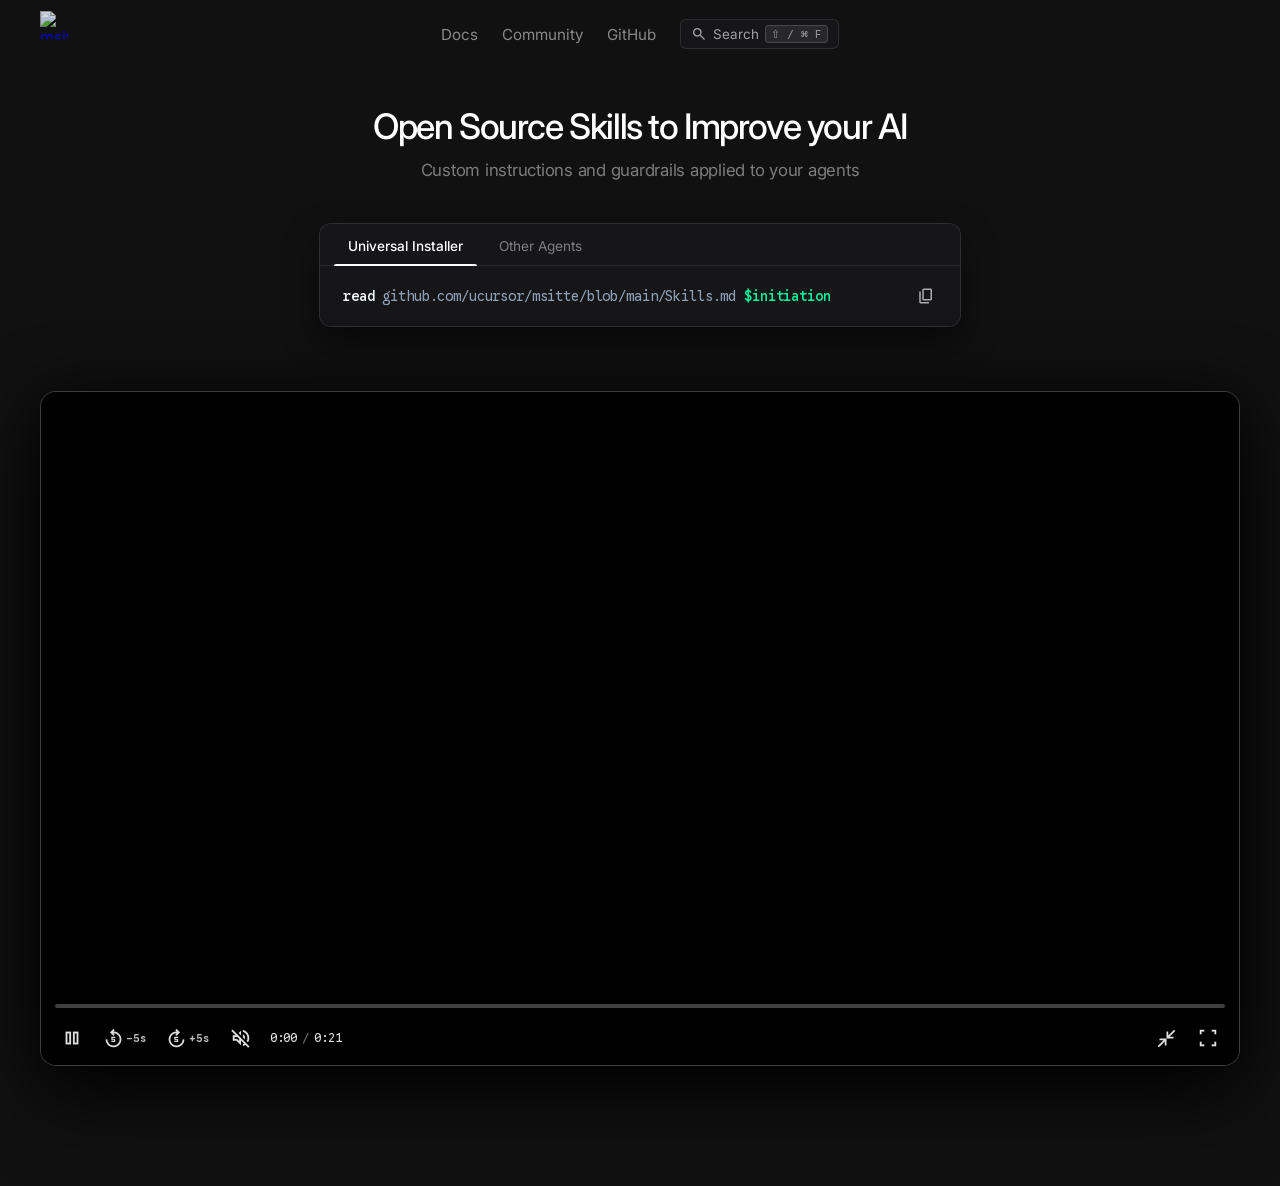
==== commit 13825966: "Remove top showcase badge and floating pills for clean distraction-free player" ====
--- a/index.html
+++ b/index.html
@@ -140,24 +140,12 @@
         </div>
 
         <div class="msitte-player-wrapper">
-            <div class="video-showcase-header">
-                <span class="video-showcase-badge">
-                    <span class="badge-dot"></span>
-                    Watch msitte in action
-                </span>
-            </div>
             <div class="msitte-player-container is-expanded" tabindex="0" role="region" aria-label="msitte Demo Video Player">
                 <video class="msitte-video-element" autoplay muted playsinline loop preload="auto">
                     <source src="mainvideo.mp4" type="video/mp4">
                     Your browser does not support HTML5 video.
                 </video>
 
-                <!-- Click to Unmute Badge -->
-                <button type="button" class="unmute-badge" aria-label="Unmute audio" title="Click to unmute">
-                    <span class="material-symbols-outlined">volume_off</span>
-                    <span>Click to unmute</span>
-                </button>
-
                 <!-- Double Click / Tap Skip Ripples (YouTube style) -->
                 <div class="skip-feedback skip-feedback-left" aria-hidden="true">
                     <div class="skip-ripple">
@@ -176,12 +164,6 @@
                 <button type="button" class="center-play-btn" aria-label="Play video">
                     <span class="material-symbols-outlined">play_arrow</span>
                 </button>
-
-                <!-- Size Pill Indicator -->
-                <div class="player-size-pill" title="Click to shrink or press T">
-                    <span class="material-symbols-outlined">aspect_ratio</span>
-                    <span>Compact mode</span>
-                </div>
 
                 <!-- Player Controls Overlay -->
                 <div class="player-controls">
